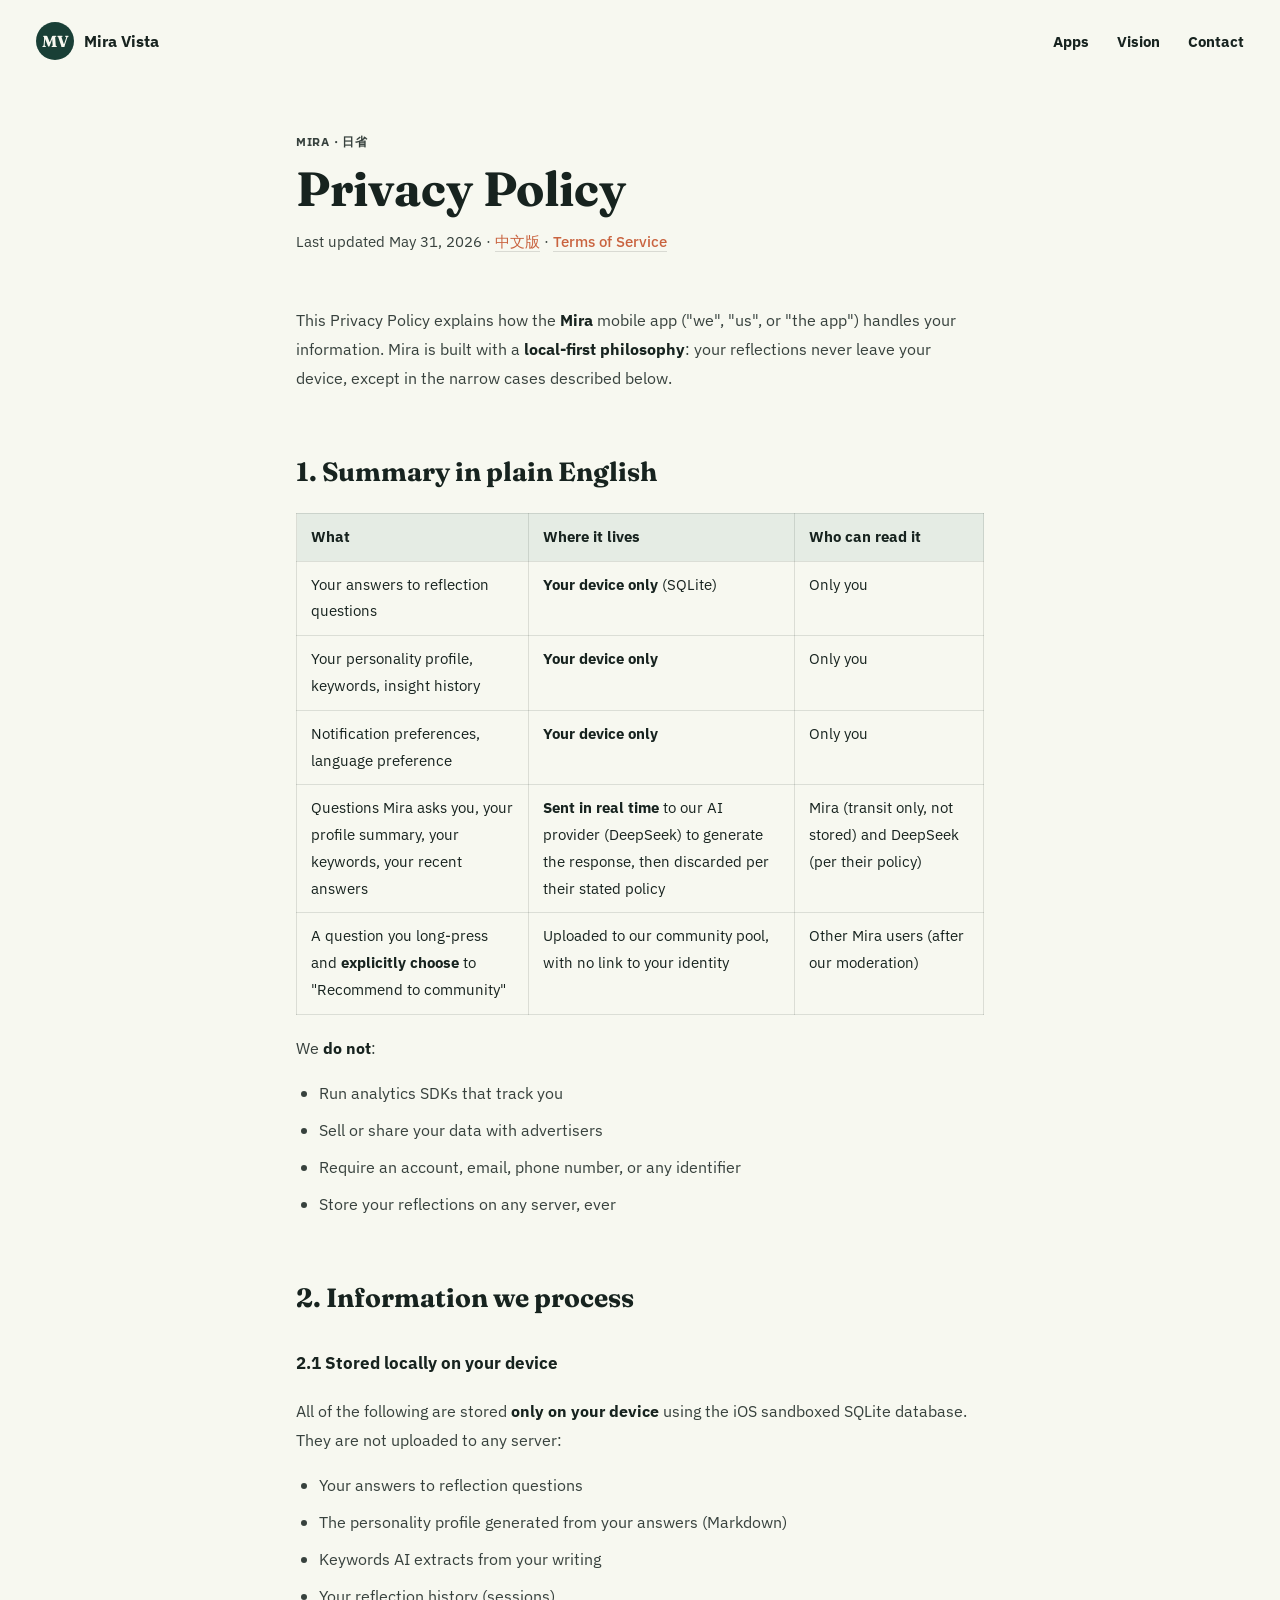
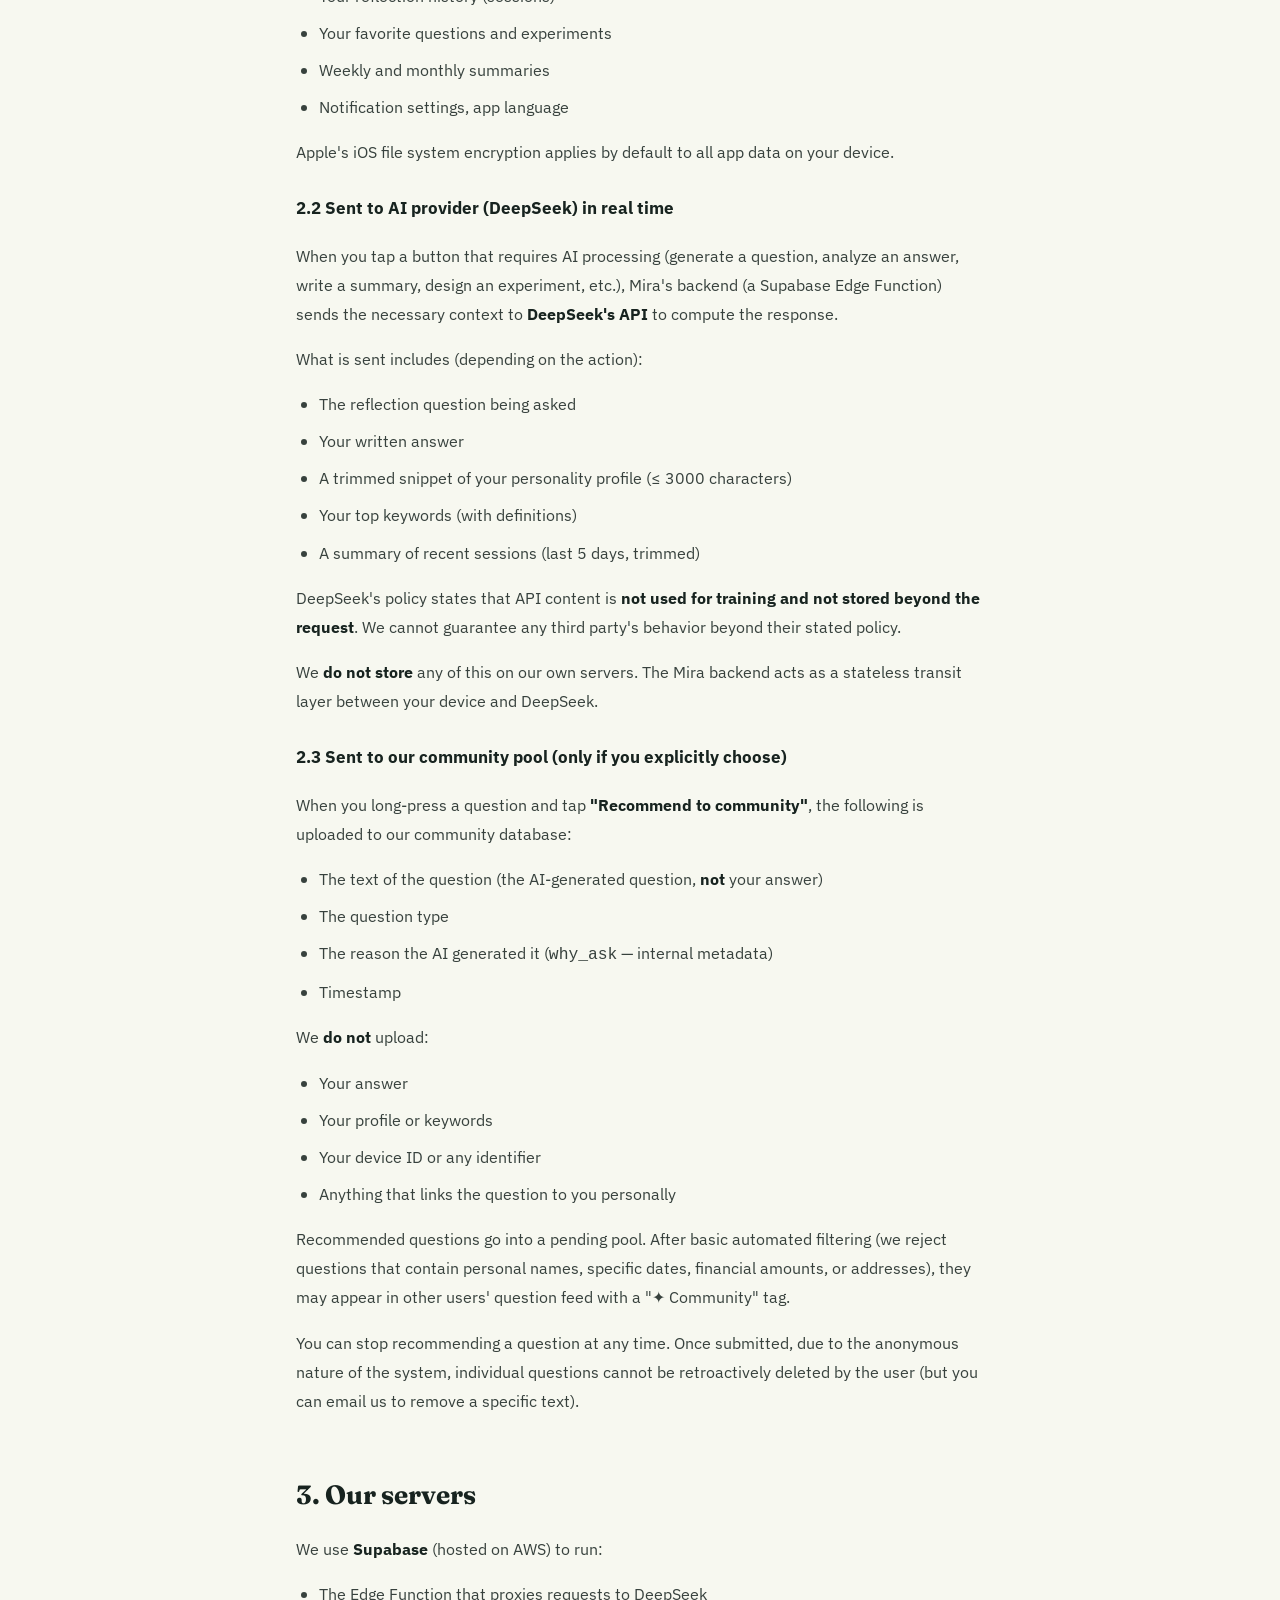
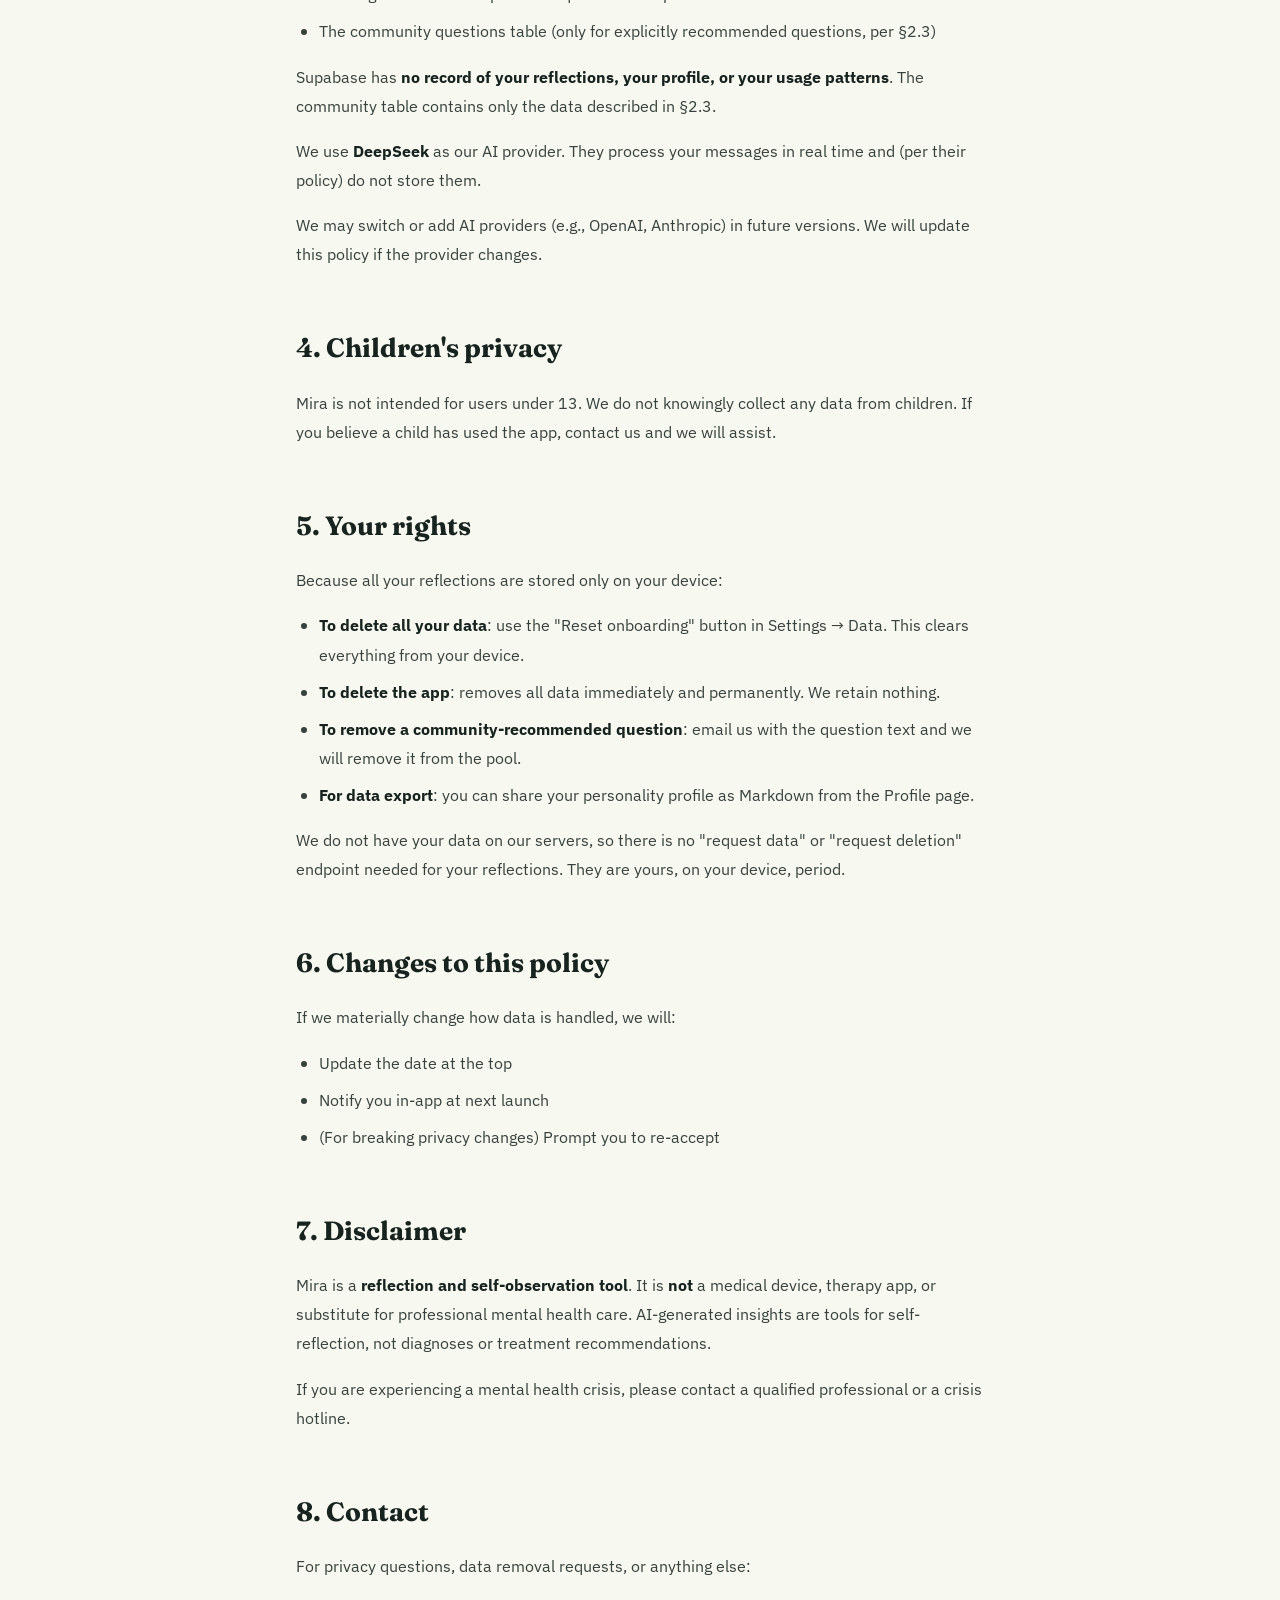
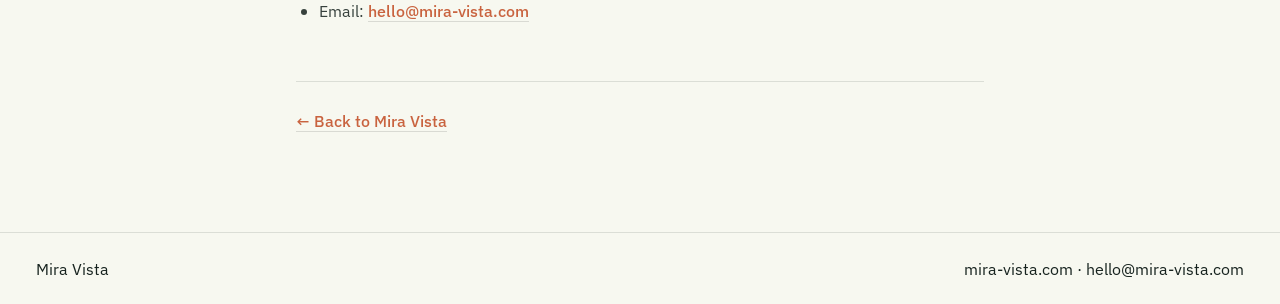
==== mira/privacy_en.html @ 03f6e89a "Add legal pages: Mira + Vista privacy & terms (en/zh) - 8 HTML pages under /mira/ and /vista/, share" ====
<!doctype html>
<html lang="en">
  <head>
    <meta charset="utf-8" />
    <meta name="viewport" content="width=device-width, initial-scale=1" />
    <title>Mira — Privacy Policy</title>
    <meta name="description" content="How Mira (日省) handles your data. Local-first by design." />
    <link rel="preconnect" href="https://fonts.googleapis.com" />
    <link rel="preconnect" href="https://fonts.gstatic.com" crossorigin />
    <link
      href="https://fonts.googleapis.com/css2?family=Fraunces:opsz,wght@9..144,500;9..144,700&family=IBM+Plex+Sans:wght@400;500;600;700&display=swap"
      rel="stylesheet"
    />
    <link rel="stylesheet" href="../styles.css" />
  </head>
  <body>
    <header class="site-header" data-header>
      <a class="brand" href="../" aria-label="Mira Vista home">
        <span class="brand-mark" aria-hidden="true">MV</span>
        <span>Mira Vista</span>
      </a>
      <nav class="nav-links" aria-label="Primary navigation">
        <a href="../#apps">Apps</a>
        <a href="../#vision">Vision</a>
        <a href="../#contact">Contact</a>
      </nav>
    </header>

    <main class="legal" data-brand="mira">
      <p class="legal-eyebrow">Mira · 日省</p>
      <h1>Privacy Policy</h1>
      <p class="legal-meta">
        Last updated May 31, 2026 ·
        <a href="privacy_zh">中文版</a> ·
        <a href="terms_en">Terms of Service</a>
      </p>

      <p>
        This Privacy Policy explains how the <strong>Mira</strong> mobile app
        ("we", "us", or "the app") handles your information. Mira is built with
        a <strong>local-first philosophy</strong>: your reflections never leave
        your device, except in the narrow cases described below.
      </p>

      <h2>1. Summary in plain English</h2>
      <table>
        <thead>
          <tr><th>What</th><th>Where it lives</th><th>Who can read it</th></tr>
        </thead>
        <tbody>
          <tr><td>Your answers to reflection questions</td><td><strong>Your device only</strong> (SQLite)</td><td>Only you</td></tr>
          <tr><td>Your personality profile, keywords, insight history</td><td><strong>Your device only</strong></td><td>Only you</td></tr>
          <tr><td>Notification preferences, language preference</td><td><strong>Your device only</strong></td><td>Only you</td></tr>
          <tr><td>Questions Mira asks you, your profile summary, your keywords, your recent answers</td><td><strong>Sent in real time</strong> to our AI provider (DeepSeek) to generate the response, then discarded per their stated policy</td><td>Mira (transit only, not stored) and DeepSeek (per their policy)</td></tr>
          <tr><td>A question you long-press and <strong>explicitly choose</strong> to "Recommend to community"</td><td>Uploaded to our community pool, with no link to your identity</td><td>Other Mira users (after our moderation)</td></tr>
        </tbody>
      </table>

      <p>We <strong>do not</strong>:</p>
      <ul>
        <li>Run analytics SDKs that track you</li>
        <li>Sell or share your data with advertisers</li>
        <li>Require an account, email, phone number, or any identifier</li>
        <li>Store your reflections on any server, ever</li>
      </ul>

      <h2>2. Information we process</h2>

      <h3>2.1 Stored locally on your device</h3>
      <p>
        All of the following are stored <strong>only on your device</strong>
        using the iOS sandboxed SQLite database. They are not uploaded to any
        server:
      </p>
      <ul>
        <li>Your answers to reflection questions</li>
        <li>The personality profile generated from your answers (Markdown)</li>
        <li>Keywords AI extracts from your writing</li>
        <li>Your reflection history (sessions)</li>
        <li>Your favorite questions and experiments</li>
        <li>Weekly and monthly summaries</li>
        <li>Notification settings, app language</li>
      </ul>
      <p>Apple's iOS file system encryption applies by default to all app data on your device.</p>

      <h3>2.2 Sent to AI provider (DeepSeek) in real time</h3>
      <p>
        When you tap a button that requires AI processing (generate a question,
        analyze an answer, write a summary, design an experiment, etc.), Mira's
        backend (a Supabase Edge Function) sends the necessary context to
        <strong>DeepSeek's API</strong> to compute the response.
      </p>
      <p>What is sent includes (depending on the action):</p>
      <ul>
        <li>The reflection question being asked</li>
        <li>Your written answer</li>
        <li>A trimmed snippet of your personality profile (≤ 3000 characters)</li>
        <li>Your top keywords (with definitions)</li>
        <li>A summary of recent sessions (last 5 days, trimmed)</li>
      </ul>
      <p>
        DeepSeek's policy states that API content is <strong>not used for
        training and not stored beyond the request</strong>. We cannot guarantee
        any third party's behavior beyond their stated policy.
      </p>
      <p>
        We <strong>do not store</strong> any of this on our own servers. The
        Mira backend acts as a stateless transit layer between your device and
        DeepSeek.
      </p>

      <h3>2.3 Sent to our community pool (only if you explicitly choose)</h3>
      <p>
        When you long-press a question and tap
        <strong>"Recommend to community"</strong>, the following is uploaded to
        our community database:
      </p>
      <ul>
        <li>The text of the question (the AI-generated question, <strong>not</strong> your answer)</li>
        <li>The question type</li>
        <li>The reason the AI generated it (<code>why_ask</code> — internal metadata)</li>
        <li>Timestamp</li>
      </ul>
      <p>We <strong>do not</strong> upload:</p>
      <ul>
        <li>Your answer</li>
        <li>Your profile or keywords</li>
        <li>Your device ID or any identifier</li>
        <li>Anything that links the question to you personally</li>
      </ul>
      <p>
        Recommended questions go into a pending pool. After basic automated
        filtering (we reject questions that contain personal names, specific
        dates, financial amounts, or addresses), they may appear in other
        users' question feed with a "✦ Community" tag.
      </p>
      <p>
        You can stop recommending a question at any time. Once submitted, due
        to the anonymous nature of the system, individual questions cannot be
        retroactively deleted by the user (but you can email us to remove a
        specific text).
      </p>

      <h2>3. Our servers</h2>
      <p>We use <strong>Supabase</strong> (hosted on AWS) to run:</p>
      <ul>
        <li>The Edge Function that proxies requests to DeepSeek</li>
        <li>The community questions table (only for explicitly recommended questions, per §2.3)</li>
      </ul>
      <p>
        Supabase has <strong>no record of your reflections, your profile, or
        your usage patterns</strong>. The community table contains only the
        data described in §2.3.
      </p>
      <p>
        We use <strong>DeepSeek</strong> as our AI provider. They process your
        messages in real time and (per their policy) do not store them.
      </p>
      <p>
        We may switch or add AI providers (e.g., OpenAI, Anthropic) in future
        versions. We will update this policy if the provider changes.
      </p>

      <h2>4. Children's privacy</h2>
      <p>
        Mira is not intended for users under 13. We do not knowingly collect
        any data from children. If you believe a child has used the app,
        contact us and we will assist.
      </p>

      <h2>5. Your rights</h2>
      <p>Because all your reflections are stored only on your device:</p>
      <ul>
        <li><strong>To delete all your data</strong>: use the "Reset onboarding" button in Settings → Data. This clears everything from your device.</li>
        <li><strong>To delete the app</strong>: removes all data immediately and permanently. We retain nothing.</li>
        <li><strong>To remove a community-recommended question</strong>: email us with the question text and we will remove it from the pool.</li>
        <li><strong>For data export</strong>: you can share your personality profile as Markdown from the Profile page.</li>
      </ul>
      <p>
        We do not have your data on our servers, so there is no "request data"
        or "request deletion" endpoint needed for your reflections. They are
        yours, on your device, period.
      </p>

      <h2>6. Changes to this policy</h2>
      <p>If we materially change how data is handled, we will:</p>
      <ul>
        <li>Update the date at the top</li>
        <li>Notify you in-app at next launch</li>
        <li>(For breaking privacy changes) Prompt you to re-accept</li>
      </ul>

      <h2>7. Disclaimer</h2>
      <p>
        Mira is a <strong>reflection and self-observation tool</strong>. It is
        <strong>not</strong> a medical device, therapy app, or substitute for
        professional mental health care. AI-generated insights are tools for
        self-reflection, not diagnoses or treatment recommendations.
      </p>
      <p>
        If you are experiencing a mental health crisis, please contact a
        qualified professional or a crisis hotline.
      </p>

      <h2>8. Contact</h2>
      <p>For privacy questions, data removal requests, or anything else:</p>
      <ul>
        <li>Email: <a href="mailto:hello@mira-vista.com">hello@mira-vista.com</a></li>
      </ul>

      <p class="legal-back"><a href="../">← Back to Mira Vista</a></p>
    </main>

    <footer class="site-footer">
      <span>Mira Vista</span>
      <span>mira-vista.com · hello@mira-vista.com</span>
    </footer>

    <script src="../script.js"></script>
  </body>
</html>
---- styles.css ----
:root {
  --ink: #17231f;
  --paper: #f7f8f0;
  --mist: #e5ece4;
  --sage: #607b68;
  --pine: #193f36;
  --coral: #d86f4a;
  --sky: #a9c8d8;
  --white: #ffffff;
  --shadow: 0 24px 80px rgba(11, 31, 25, 0.18);
}

* {
  box-sizing: border-box;
}

html {
  scroll-behavior: smooth;
}

body {
  margin: 0;
  background: var(--paper);
  color: var(--ink);
  font-family: "IBM Plex Sans", sans-serif;
}

a {
  color: inherit;
  text-decoration: none;
}

.site-header {
  align-items: center;
  display: flex;
  justify-content: space-between;
  left: 0;
  padding: 22px 36px;
  position: fixed;
  right: 0;
  top: 0;
  transition: background-color 180ms ease, box-shadow 180ms ease;
  z-index: 20;
}

.site-header.is-scrolled {
  background: rgba(247, 248, 240, 0.86);
  box-shadow: 0 12px 36px rgba(23, 35, 31, 0.08);
  backdrop-filter: blur(18px);
}

.brand {
  align-items: center;
  display: inline-flex;
  font-weight: 700;
  gap: 10px;
}

.brand-mark {
  align-items: center;
  background: var(--pine);
  border-radius: 999px;
  color: var(--paper);
  display: inline-flex;
  font-family: "Fraunces", serif;
  height: 38px;
  justify-content: center;
  width: 38px;
}

.nav-links {
  align-items: center;
  display: flex;
  gap: 28px;
  font-size: 0.94rem;
  font-weight: 700;
}

.nav-links a {
  position: relative;
}

.nav-links a::after {
  background: var(--coral);
  bottom: -8px;
  content: "";
  height: 2px;
  left: 0;
  position: absolute;
  transform: scaleX(0);
  transform-origin: left;
  transition: transform 160ms ease;
  width: 100%;
}

.nav-links a:hover::after,
.nav-links a:focus-visible::after {
  transform: scaleX(1);
}

.hero {
  align-items: end;
  display: grid;
  min-height: 92vh;
  overflow: hidden;
  padding: 130px 36px 64px;
  position: relative;
}

.hero-image,
.hero-shade {
  inset: 0;
  position: absolute;
}

.hero-image {
  height: 100%;
  object-fit: cover;
  width: 100%;
  z-index: 0;
}

.hero-shade {
  background:
    linear-gradient(90deg, rgba(247, 248, 240, 0.9), rgba(247, 248, 240, 0.5) 42%, rgba(23, 35, 31, 0.15)),
    linear-gradient(0deg, rgba(23, 35, 31, 0.72), rgba(23, 35, 31, 0.08) 55%);
  z-index: 1;
}

.hero-content {
  max-width: 760px;
  position: relative;
  z-index: 2;
}

.eyebrow,
.section-kicker {
  color: var(--coral);
  font-size: 0.78rem;
  font-weight: 700;
  text-transform: uppercase;
}

.hero h1,
.intro-grid h2,
.contact-section h2 {
  font-family: "Fraunces", serif;
  line-height: 0.98;
  margin: 0;
}

.hero h1 {
  font-size: 5.6rem;
  margin-top: 18px;
}

.hero-copy {
  color: rgba(23, 35, 31, 0.84);
  font-size: 1.25rem;
  line-height: 1.65;
  margin: 22px 0 0;
  max-width: 620px;
}

.hero-actions {
  display: flex;
  flex-wrap: wrap;
  gap: 14px;
  margin-top: 34px;
}

.button,
.notify-form button {
  border: 0;
  border-radius: 999px;
  cursor: pointer;
  display: inline-flex;
  font: inherit;
  font-weight: 700;
  justify-content: center;
  min-height: 48px;
  padding: 14px 22px;
  transition: transform 160ms ease, box-shadow 160ms ease, background-color 160ms ease;
}

.button:hover,
.notify-form button:hover {
  transform: translateY(-2px);
}

.button.primary,
.notify-form button {
  background: var(--coral);
  box-shadow: 0 14px 34px rgba(216, 111, 74, 0.32);
  color: var(--white);
}

.button.secondary {
  background: rgba(255, 255, 255, 0.72);
  color: var(--ink);
}

.intro-band {
  padding: 76px 36px;
}

.intro-grid {
  display: grid;
  gap: 40px;
  grid-template-columns: minmax(0, 1fr) minmax(280px, 460px);
  margin-top: 18px;
  max-width: 1180px;
}

.intro-grid h2,
.contact-section h2 {
  font-size: 3.7rem;
}

.intro-grid p,
.feature-strip p,
.contact-section p,
.form-note {
  color: rgba(23, 35, 31, 0.68);
  font-size: 1rem;
  line-height: 1.7;
}

.feature-strip {
  background: var(--pine);
  color: var(--paper);
  display: grid;
  gap: 1px;
  grid-template-columns: repeat(3, minmax(0, 1fr));
}

.feature-strip article {
  background:
    radial-gradient(circle at 18% 18%, rgba(169, 200, 216, 0.22), transparent 28%),
    rgba(255, 255, 255, 0.04);
  min-height: 280px;
  padding: 38px;
}

.feature-strip span {
  color: var(--sky);
  font-family: "Fraunces", serif;
  font-size: 2rem;
}

.feature-strip h3 {
  font-family: "Fraunces", serif;
  font-size: 1.8rem;
  margin: 54px 0 14px;
}

.feature-strip p {
  color: rgba(247, 248, 240, 0.72);
}

.contact-section {
  align-items: start;
  display: grid;
  gap: 54px;
  grid-template-columns: minmax(0, 1fr) minmax(320px, 520px);
  padding: 86px 36px;
}

.notify-form {
  background: var(--white);
  border: 1px solid rgba(23, 35, 31, 0.1);
  box-shadow: var(--shadow);
  padding: 28px;
}

.notify-form label {
  display: block;
  font-size: 0.9rem;
  font-weight: 700;
  margin-bottom: 10px;
}

.field-row {
  display: grid;
  gap: 12px;
  grid-template-columns: minmax(0, 1fr) auto;
}

.notify-form input {
  border: 1px solid rgba(23, 35, 31, 0.18);
  border-radius: 999px;
  font: inherit;
  min-height: 48px;
  padding: 0 18px;
  width: 100%;
}

.notify-form input:focus {
  border-color: var(--coral);
  outline: 3px solid rgba(216, 111, 74, 0.16);
}

.form-note {
  font-size: 0.9rem;
  margin-bottom: 0;
}

.site-footer {
  align-items: center;
  border-top: 1px solid rgba(23, 35, 31, 0.12);
  display: flex;
  justify-content: space-between;
  padding: 26px 36px;
}

@media (max-width: 820px) {
  .site-header {
    padding: 18px 22px;
  }

  .nav-links {
    display: none;
  }

  .hero {
    min-height: 88vh;
    padding: 112px 22px 46px;
  }

  .hero h1 {
    font-size: 3.6rem;
  }

  .hero-copy {
    font-size: 1.05rem;
  }

  .intro-band,
  .contact-section {
    padding: 58px 22px;
  }

  .intro-grid,
  .contact-section {
    grid-template-columns: 1fr;
  }

  .intro-grid h2,
  .contact-section h2 {
    font-size: 2.6rem;
  }

  .feature-strip {
    grid-template-columns: 1fr;
  }

  .feature-strip article {
    min-height: 220px;
    padding: 30px 22px;
  }

  .field-row {
    grid-template-columns: 1fr;
  }

  .site-footer {
    align-items: flex-start;
    flex-direction: column;
    gap: 8px;
    padding: 24px 22px;
  }
}

@media (max-width: 480px) {
  .hero h1 {
    font-size: 2.9rem;
  }

  .hero-actions {
    flex-direction: column;
  }

  .button {
    width: 100%;
  }
}

/* ===== Mira Vista — apps section ===== */
.hero--plain {
  align-items: center;
  background: radial-gradient(120% 90% at 82% 0%, var(--mist), var(--paper) 58%);
}
.hero-copy strong { color: var(--ink); font-weight: 700; }

.apps {
  display: grid;
  gap: 24px;
  grid-template-columns: repeat(2, minmax(0, 1fr));
  max-width: 1180px;
  margin: 0 auto;
  padding: 24px 36px 80px;
}
.app-card {
  background: var(--white);
  border: 1px solid rgba(23, 35, 31, 0.10);
  border-radius: 22px;
  padding: 34px;
  box-shadow: 0 18px 50px rgba(11, 31, 25, 0.08);
}
.app-card--mira { border-top: 4px solid var(--coral); }
.app-card--vista { border-top: 4px solid var(--sky); }
.app-icon {
  border-radius: 20px;
  display: block;
  height: 88px;
  width: 88px;
  box-shadow: 0 10px 28px rgba(11, 31, 25, 0.18);
}
.app-kicker {
  font-size: 0.78rem;
  font-weight: 700;
  letter-spacing: 0.04em;
  text-transform: uppercase;
  margin: 22px 0 6px;
}
.app-card--mira .app-kicker { color: var(--coral); }
.app-card--vista .app-kicker { color: var(--pine); }
.app-card h2 {
  font-family: "Fraunces", serif;
  font-size: 2rem;
  margin: 0 0 12px;
}
.app-card h2 span { color: rgba(23, 35, 31, 0.45); font-weight: 500; }
.app-card p {
  color: rgba(23, 35, 31, 0.72);
  font-size: 1.02rem;
  line-height: 1.7;
  margin: 0;
}
.app-status {
  color: var(--sage);
  font-size: 0.85rem;
  font-weight: 700;
  margin-top: 18px !important;
}
.contact-section a { color: var(--coral); font-weight: 700; }

@media (max-width: 820px) {
  .apps { grid-template-columns: 1fr; padding: 14px 22px 54px; }
  .app-card { padding: 28px 22px; }
}

.app-icon { border: 1px solid rgba(23, 35, 31, 0.07); }

/* ===== Legal pages (privacy / terms) ===== */
.legal {
  margin: 0 auto;
  max-width: 740px;
  padding: 130px 26px 80px;
  font-size: 1.02rem;
  line-height: 1.78;
}
.legal[data-brand="mira"]  { --brand: #C9633F; }
.legal[data-brand="vista"] { --brand: #3E6B7A; }

.legal-eyebrow {
  color: var(--brand);
  font-size: 0.78rem;
  font-weight: 700;
  letter-spacing: 0.06em;
  margin: 0 0 12px;
  text-transform: uppercase;
}
.legal h1 {
  font-family: "Fraunces", serif;
  font-size: 3rem;
  line-height: 1.05;
  margin: 0 0 14px;
}
.legal-meta {
  color: rgba(23, 35, 31, 0.6);
  font-size: 0.92rem;
  margin: 0 0 50px;
}
.legal-meta a,
.legal a:not(.brand) {
  color: var(--brand);
  border-bottom: 1px solid rgba(0, 0, 0, 0.12);
  font-weight: 500;
}
.legal-meta a:hover,
.legal a:not(.brand):hover { border-bottom-color: var(--brand); }
.legal h2 {
  font-family: "Fraunces", serif;
  font-size: 1.65rem;
  margin: 56px 0 14px;
}
.legal h3 {
  font-size: 1.05rem;
  font-weight: 700;
  margin: 28px 0 10px;
}
.legal p,
.legal li { color: rgba(23, 35, 31, 0.86); }
.legal ul { margin: 16px 0; padding-left: 1.4em; }
.legal li { margin: 8px 0; }
.legal strong { color: var(--ink); font-weight: 700; }
.legal hr {
  border: 0;
  border-top: 1px solid rgba(23, 35, 31, 0.12);
  margin: 48px 0;
}
.legal table {
  border-collapse: collapse;
  font-size: 0.94rem;
  margin: 18px 0;
  width: 100%;
}
.legal th,
.legal td {
  border: 1px solid rgba(23, 35, 31, 0.12);
  padding: 10px 14px;
  text-align: left;
  vertical-align: top;
}
.legal th {
  background: var(--mist);
  font-weight: 700;
}
.legal-back {
  border-top: 1px solid rgba(23, 35, 31, 0.12);
  font-weight: 700;
  margin-top: 56px;
  padding-top: 24px;
}
.legal-back a { color: var(--brand); }

.footer-links {
  display: flex;
  flex-wrap: wrap;
  gap: 18px;
  font-size: 0.88rem;
}
.footer-links a { color: rgba(23, 35, 31, 0.62); }
.footer-links a:hover { color: var(--ink); }

@media (max-width: 640px) {
  .legal { padding: 110px 22px 60px; font-size: 0.98rem; }
  .legal h1 { font-size: 2.2rem; }
  .legal h2 { font-size: 1.35rem; }
}
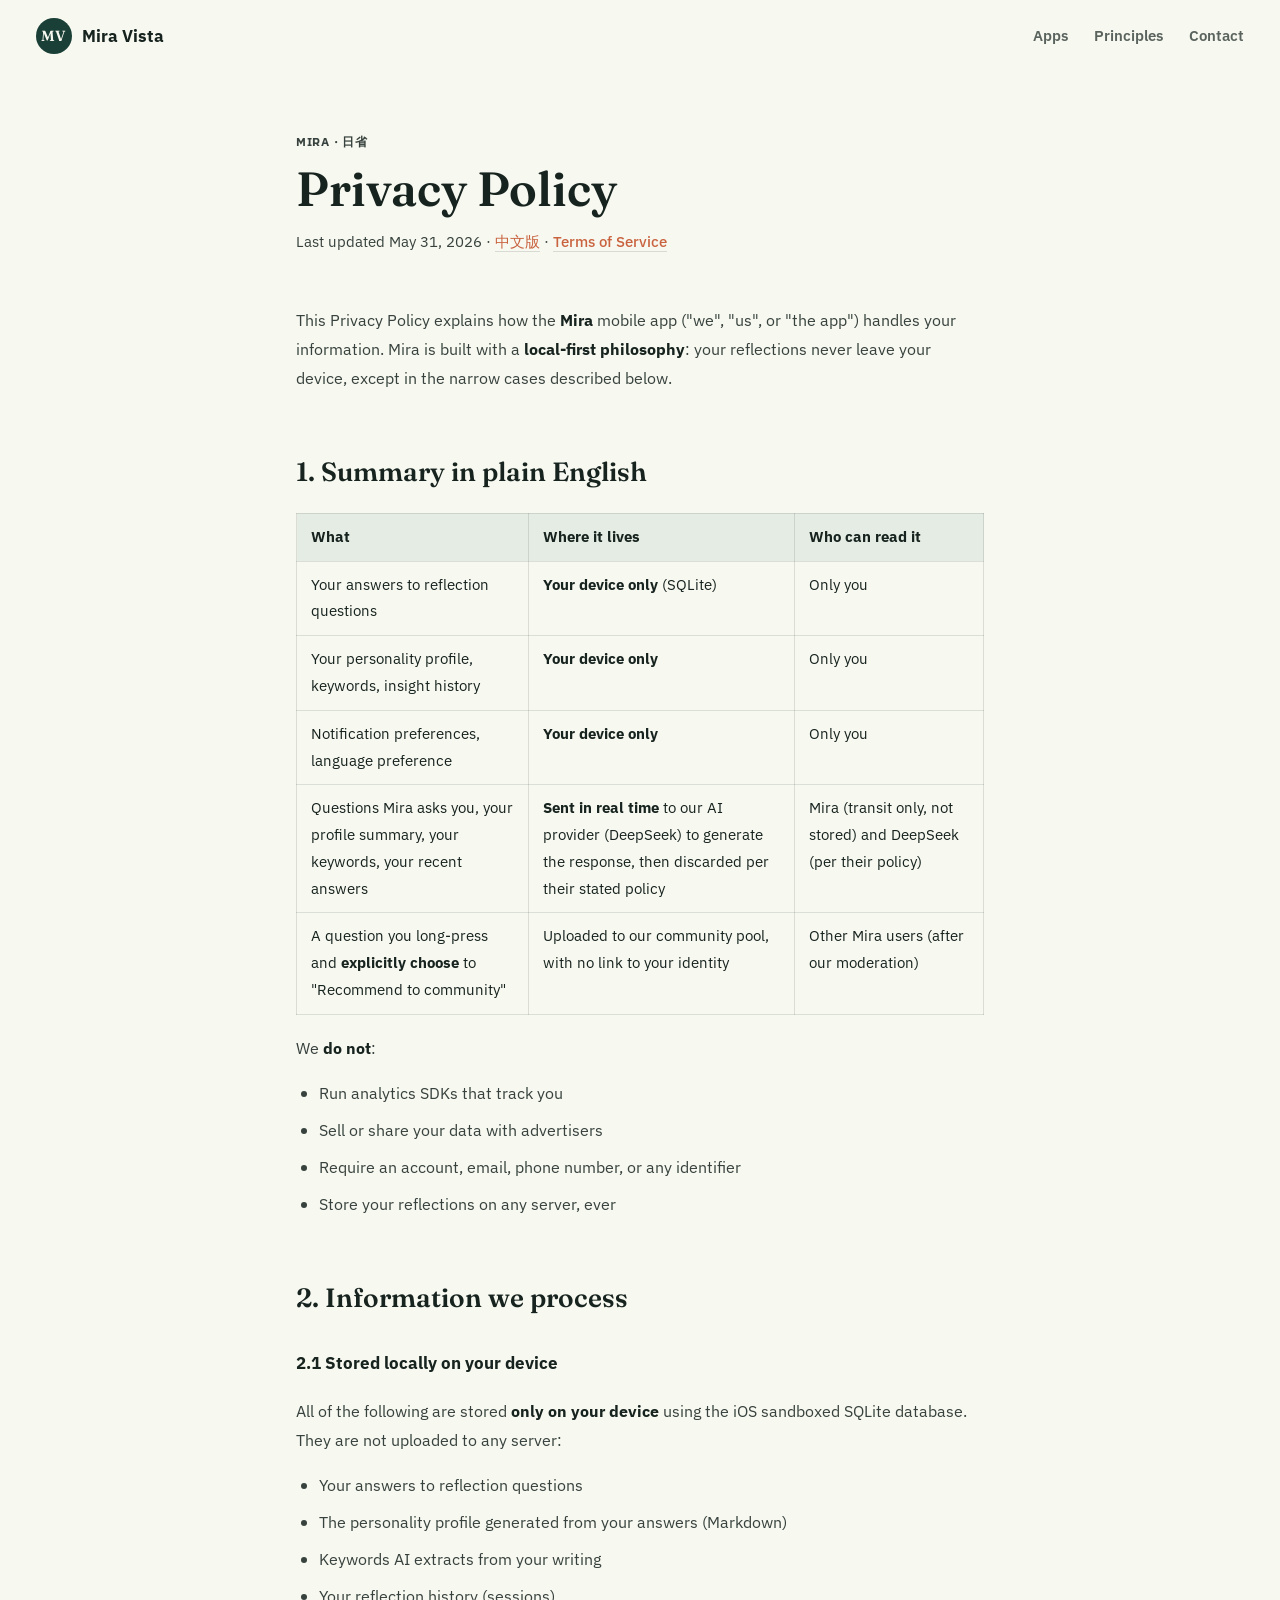
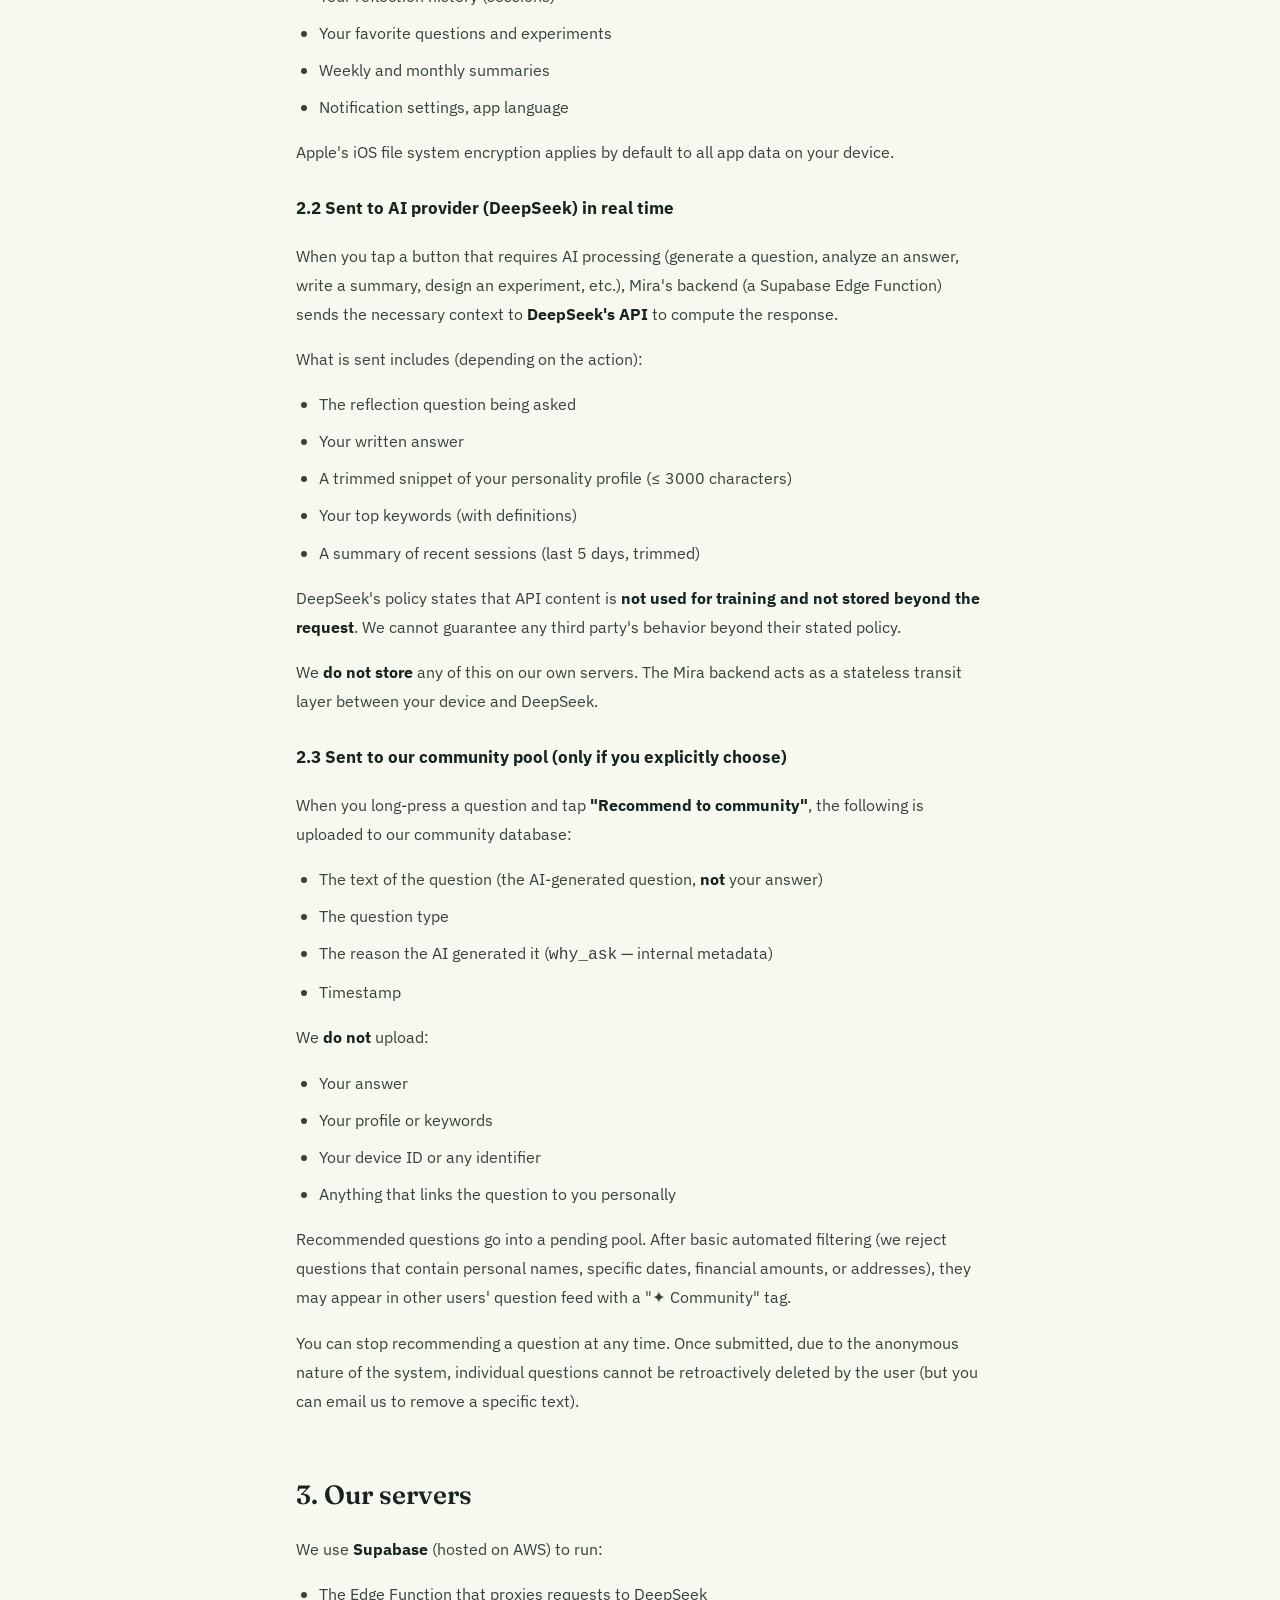
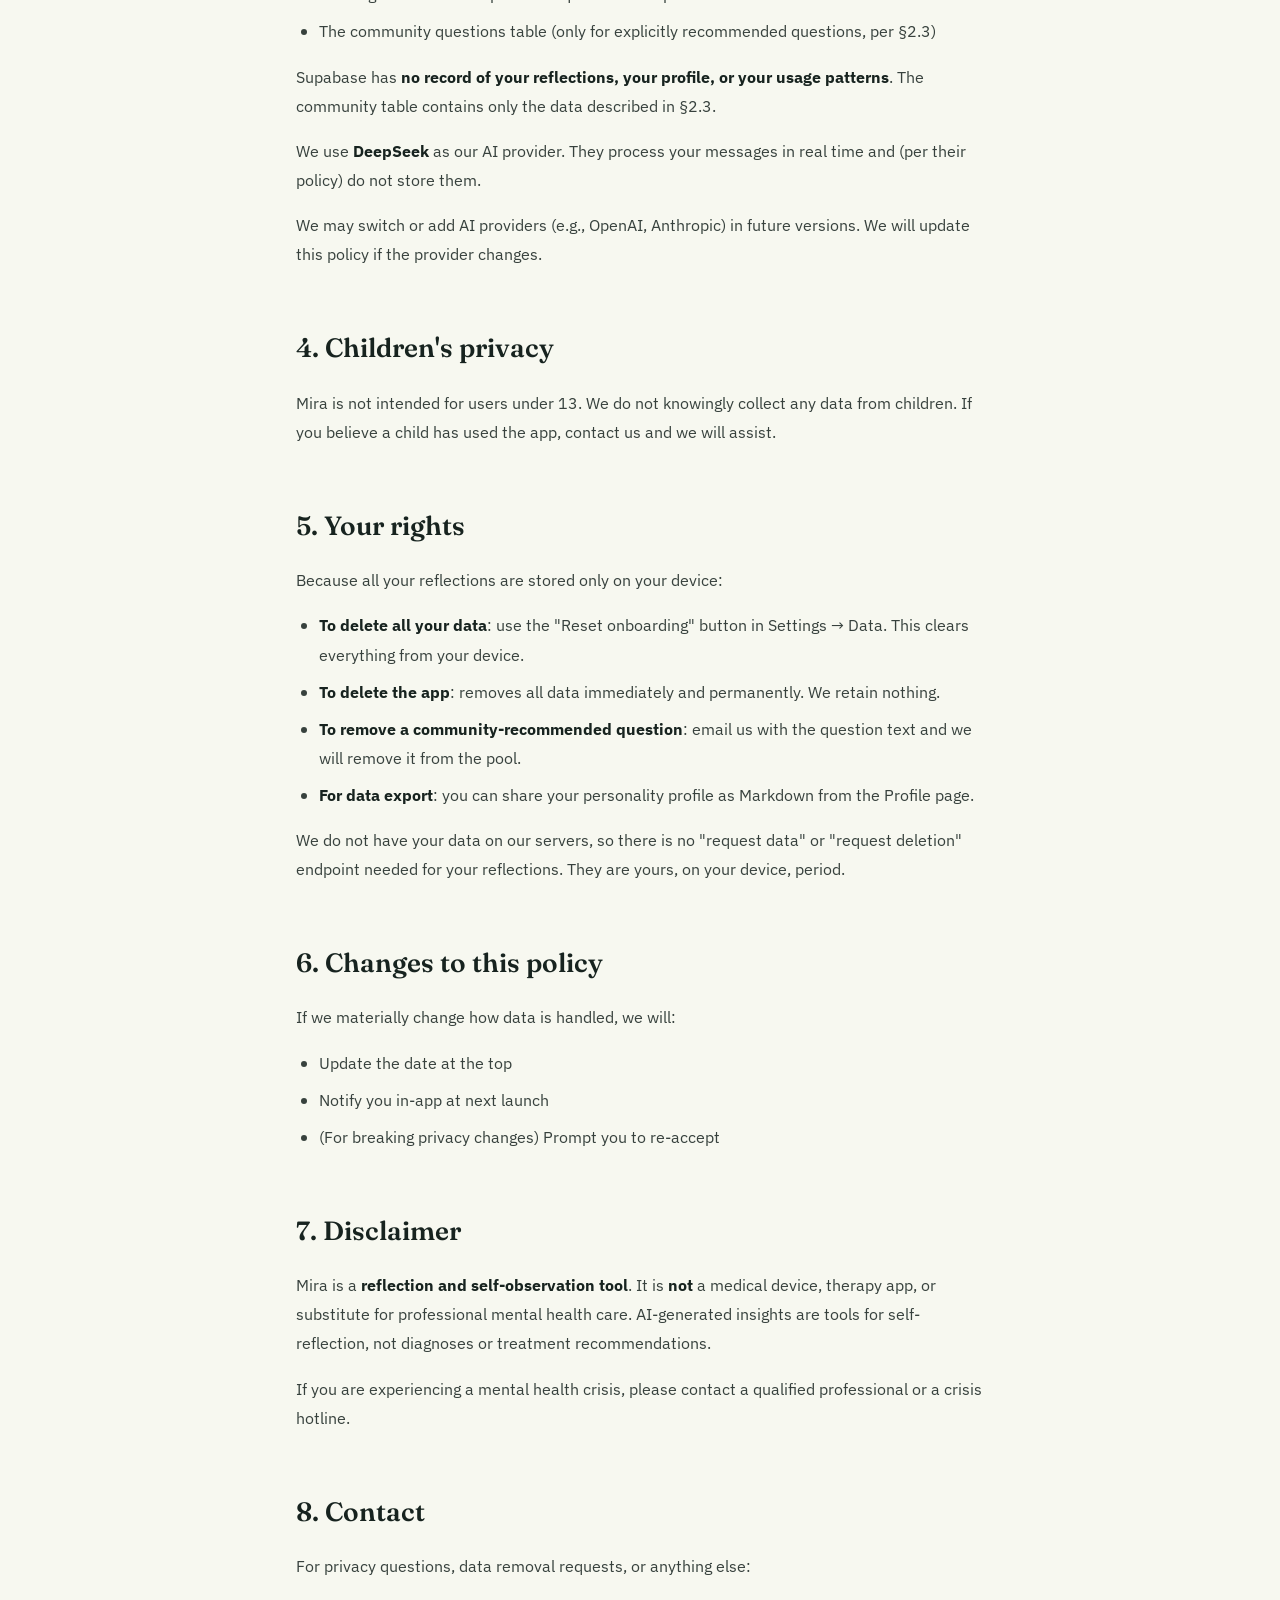
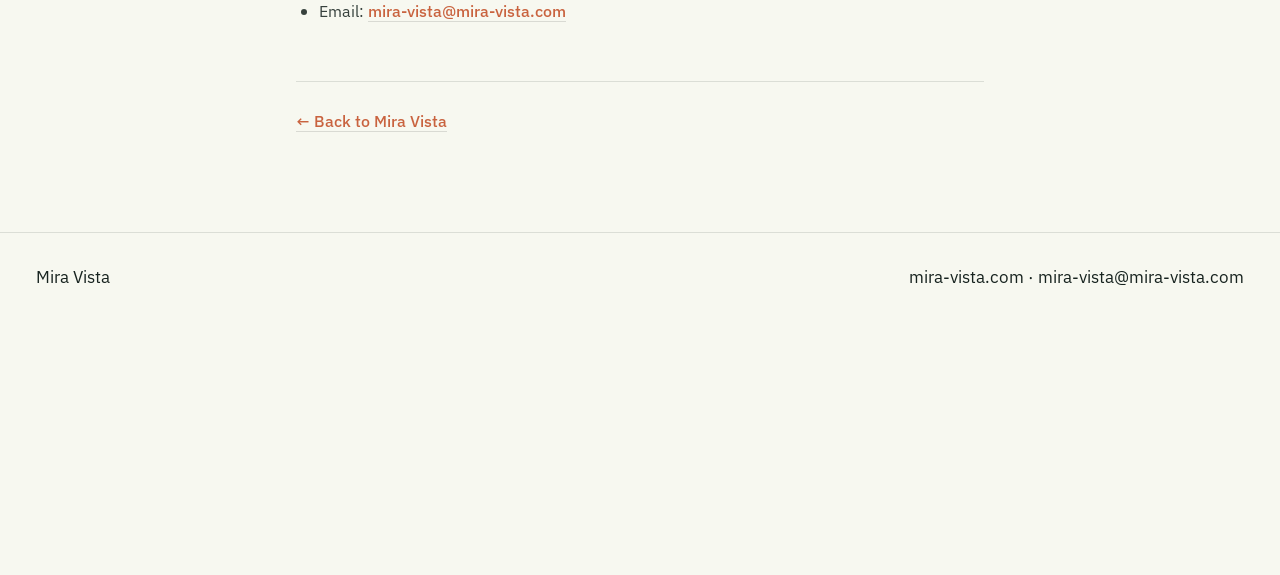
==== commit f3a24040: "Redesign site: diptych homepage + branded legal hub - index.html: new "two kinds of seeing" diptych " ====
--- a/mira/privacy_en.html
+++ b/mira/privacy_en.html
@@ -2,220 +2,15 @@
 <html lang="en">
   <head>
     <meta charset="utf-8" />
+    <meta http-equiv="refresh" content="0; url=privacy.html" />
     <meta name="viewport" content="width=device-width, initial-scale=1" />
     <title>Mira — Privacy Policy</title>
-    <meta name="description" content="How Mira (日省) handles your data. Local-first by design." />
-    <link rel="preconnect" href="https://fonts.googleapis.com" />
-    <link rel="preconnect" href="https://fonts.gstatic.com" crossorigin />
-    <link
-      href="https://fonts.googleapis.com/css2?family=Fraunces:opsz,wght@9..144,500;9..144,700&family=IBM+Plex+Sans:wght@400;500;600;700&display=swap"
-      rel="stylesheet"
-    />
-    <link rel="stylesheet" href="../styles.css" />
+    <link rel="canonical" href="https://mira-vista.com/mira/privacy.html" />
   </head>
   <body>
-    <header class="site-header" data-header>
-      <a class="brand" href="../" aria-label="Mira Vista home">
-        <span class="brand-mark" aria-hidden="true">MV</span>
-        <span>Mira Vista</span>
-      </a>
-      <nav class="nav-links" aria-label="Primary navigation">
-        <a href="../#apps">Apps</a>
-        <a href="../#vision">Vision</a>
-        <a href="../#contact">Contact</a>
-      </nav>
-    </header>
-
-    <main class="legal" data-brand="mira">
-      <p class="legal-eyebrow">Mira · 日省</p>
-      <h1>Privacy Policy</h1>
-      <p class="legal-meta">
-        Last updated May 31, 2026 ·
-        <a href="privacy_zh">中文版</a> ·
-        <a href="terms_en">Terms of Service</a>
-      </p>
-
-      <p>
-        This Privacy Policy explains how the <strong>Mira</strong> mobile app
-        ("we", "us", or "the app") handles your information. Mira is built with
-        a <strong>local-first philosophy</strong>: your reflections never leave
-        your device, except in the narrow cases described below.
-      </p>
-
-      <h2>1. Summary in plain English</h2>
-      <table>
-        <thead>
-          <tr><th>What</th><th>Where it lives</th><th>Who can read it</th></tr>
-        </thead>
-        <tbody>
-          <tr><td>Your answers to reflection questions</td><td><strong>Your device only</strong> (SQLite)</td><td>Only you</td></tr>
-          <tr><td>Your personality profile, keywords, insight history</td><td><strong>Your device only</strong></td><td>Only you</td></tr>
-          <tr><td>Notification preferences, language preference</td><td><strong>Your device only</strong></td><td>Only you</td></tr>
-          <tr><td>Questions Mira asks you, your profile summary, your keywords, your recent answers</td><td><strong>Sent in real time</strong> to our AI provider (DeepSeek) to generate the response, then discarded per their stated policy</td><td>Mira (transit only, not stored) and DeepSeek (per their policy)</td></tr>
-          <tr><td>A question you long-press and <strong>explicitly choose</strong> to "Recommend to community"</td><td>Uploaded to our community pool, with no link to your identity</td><td>Other Mira users (after our moderation)</td></tr>
-        </tbody>
-      </table>
-
-      <p>We <strong>do not</strong>:</p>
-      <ul>
-        <li>Run analytics SDKs that track you</li>
-        <li>Sell or share your data with advertisers</li>
-        <li>Require an account, email, phone number, or any identifier</li>
-        <li>Store your reflections on any server, ever</li>
-      </ul>
-
-      <h2>2. Information we process</h2>
-
-      <h3>2.1 Stored locally on your device</h3>
-      <p>
-        All of the following are stored <strong>only on your device</strong>
-        using the iOS sandboxed SQLite database. They are not uploaded to any
-        server:
-      </p>
-      <ul>
-        <li>Your answers to reflection questions</li>
-        <li>The personality profile generated from your answers (Markdown)</li>
-        <li>Keywords AI extracts from your writing</li>
-        <li>Your reflection history (sessions)</li>
-        <li>Your favorite questions and experiments</li>
-        <li>Weekly and monthly summaries</li>
-        <li>Notification settings, app language</li>
-      </ul>
-      <p>Apple's iOS file system encryption applies by default to all app data on your device.</p>
-
-      <h3>2.2 Sent to AI provider (DeepSeek) in real time</h3>
-      <p>
-        When you tap a button that requires AI processing (generate a question,
-        analyze an answer, write a summary, design an experiment, etc.), Mira's
-        backend (a Supabase Edge Function) sends the necessary context to
-        <strong>DeepSeek's API</strong> to compute the response.
-      </p>
-      <p>What is sent includes (depending on the action):</p>
-      <ul>
-        <li>The reflection question being asked</li>
-        <li>Your written answer</li>
-        <li>A trimmed snippet of your personality profile (≤ 3000 characters)</li>
-        <li>Your top keywords (with definitions)</li>
-        <li>A summary of recent sessions (last 5 days, trimmed)</li>
-      </ul>
-      <p>
-        DeepSeek's policy states that API content is <strong>not used for
-        training and not stored beyond the request</strong>. We cannot guarantee
-        any third party's behavior beyond their stated policy.
-      </p>
-      <p>
-        We <strong>do not store</strong> any of this on our own servers. The
-        Mira backend acts as a stateless transit layer between your device and
-        DeepSeek.
-      </p>
-
-      <h3>2.3 Sent to our community pool (only if you explicitly choose)</h3>
-      <p>
-        When you long-press a question and tap
-        <strong>"Recommend to community"</strong>, the following is uploaded to
-        our community database:
-      </p>
-      <ul>
-        <li>The text of the question (the AI-generated question, <strong>not</strong> your answer)</li>
-        <li>The question type</li>
-        <li>The reason the AI generated it (<code>why_ask</code> — internal metadata)</li>
-        <li>Timestamp</li>
-      </ul>
-      <p>We <strong>do not</strong> upload:</p>
-      <ul>
-        <li>Your answer</li>
-        <li>Your profile or keywords</li>
-        <li>Your device ID or any identifier</li>
-        <li>Anything that links the question to you personally</li>
-      </ul>
-      <p>
-        Recommended questions go into a pending pool. After basic automated
-        filtering (we reject questions that contain personal names, specific
-        dates, financial amounts, or addresses), they may appear in other
-        users' question feed with a "✦ Community" tag.
-      </p>
-      <p>
-        You can stop recommending a question at any time. Once submitted, due
-        to the anonymous nature of the system, individual questions cannot be
-        retroactively deleted by the user (but you can email us to remove a
-        specific text).
-      </p>
-
-      <h2>3. Our servers</h2>
-      <p>We use <strong>Supabase</strong> (hosted on AWS) to run:</p>
-      <ul>
-        <li>The Edge Function that proxies requests to DeepSeek</li>
-        <li>The community questions table (only for explicitly recommended questions, per §2.3)</li>
-      </ul>
-      <p>
-        Supabase has <strong>no record of your reflections, your profile, or
-        your usage patterns</strong>. The community table contains only the
-        data described in §2.3.
-      </p>
-      <p>
-        We use <strong>DeepSeek</strong> as our AI provider. They process your
-        messages in real time and (per their policy) do not store them.
-      </p>
-      <p>
-        We may switch or add AI providers (e.g., OpenAI, Anthropic) in future
-        versions. We will update this policy if the provider changes.
-      </p>
-
-      <h2>4. Children's privacy</h2>
-      <p>
-        Mira is not intended for users under 13. We do not knowingly collect
-        any data from children. If you believe a child has used the app,
-        contact us and we will assist.
-      </p>
-
-      <h2>5. Your rights</h2>
-      <p>Because all your reflections are stored only on your device:</p>
-      <ul>
-        <li><strong>To delete all your data</strong>: use the "Reset onboarding" button in Settings → Data. This clears everything from your device.</li>
-        <li><strong>To delete the app</strong>: removes all data immediately and permanently. We retain nothing.</li>
-        <li><strong>To remove a community-recommended question</strong>: email us with the question text and we will remove it from the pool.</li>
-        <li><strong>For data export</strong>: you can share your personality profile as Markdown from the Profile page.</li>
-      </ul>
-      <p>
-        We do not have your data on our servers, so there is no "request data"
-        or "request deletion" endpoint needed for your reflections. They are
-        yours, on your device, period.
-      </p>
-
-      <h2>6. Changes to this policy</h2>
-      <p>If we materially change how data is handled, we will:</p>
-      <ul>
-        <li>Update the date at the top</li>
-        <li>Notify you in-app at next launch</li>
-        <li>(For breaking privacy changes) Prompt you to re-accept</li>
-      </ul>
-
-      <h2>7. Disclaimer</h2>
-      <p>
-        Mira is a <strong>reflection and self-observation tool</strong>. It is
-        <strong>not</strong> a medical device, therapy app, or substitute for
-        professional mental health care. AI-generated insights are tools for
-        self-reflection, not diagnoses or treatment recommendations.
-      </p>
-      <p>
-        If you are experiencing a mental health crisis, please contact a
-        qualified professional or a crisis hotline.
-      </p>
-
-      <h2>8. Contact</h2>
-      <p>For privacy questions, data removal requests, or anything else:</p>
-      <ul>
-        <li>Email: <a href="mailto:hello@mira-vista.com">hello@mira-vista.com</a></li>
-      </ul>
-
-      <p class="legal-back"><a href="../">← Back to Mira Vista</a></p>
-    </main>
-
-    <footer class="site-footer">
-      <span>Mira Vista</span>
-      <span>mira-vista.com · hello@mira-vista.com</span>
-    </footer>
-
-    <script src="../script.js"></script>
+    <p>
+      Redirecting to <a href="privacy.html">Mira Privacy Policy</a>.
+      <a href="privacy_zh.html">中文版</a>
+    </p>
   </body>
 </html>
